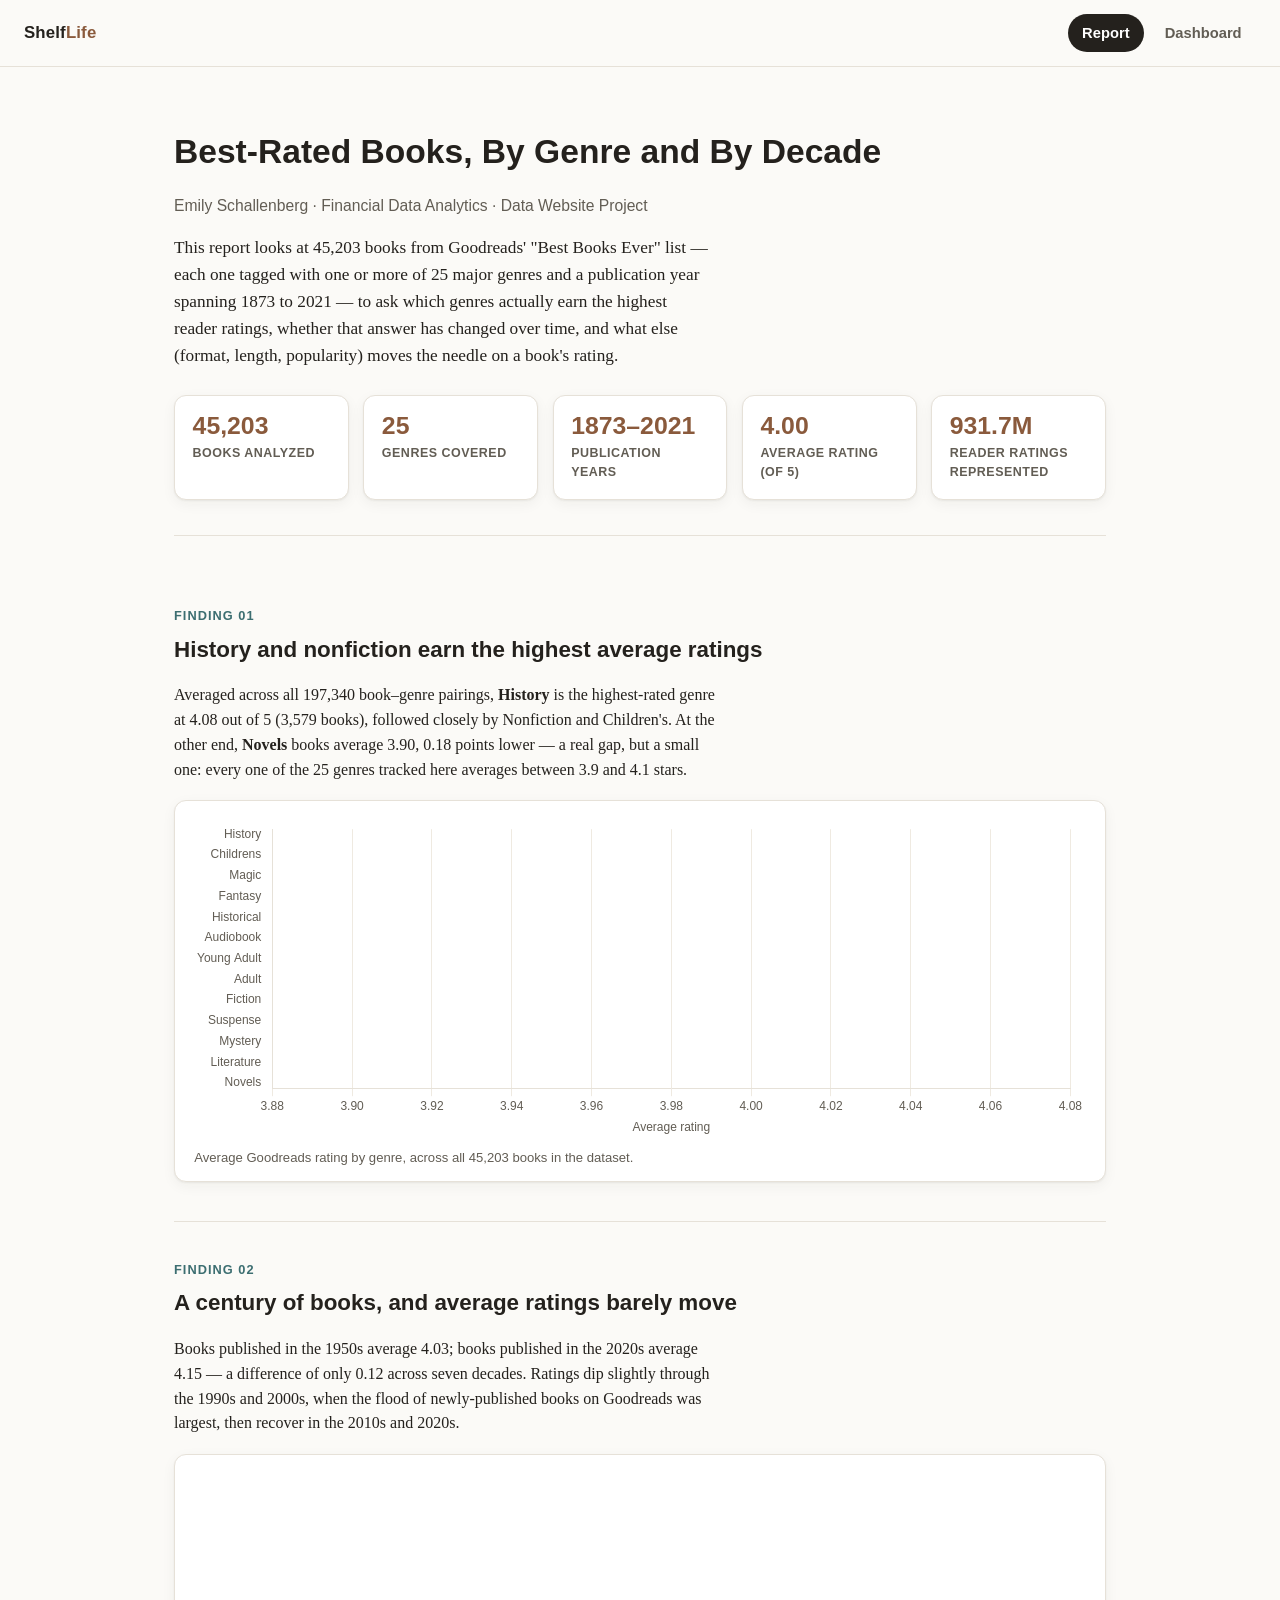
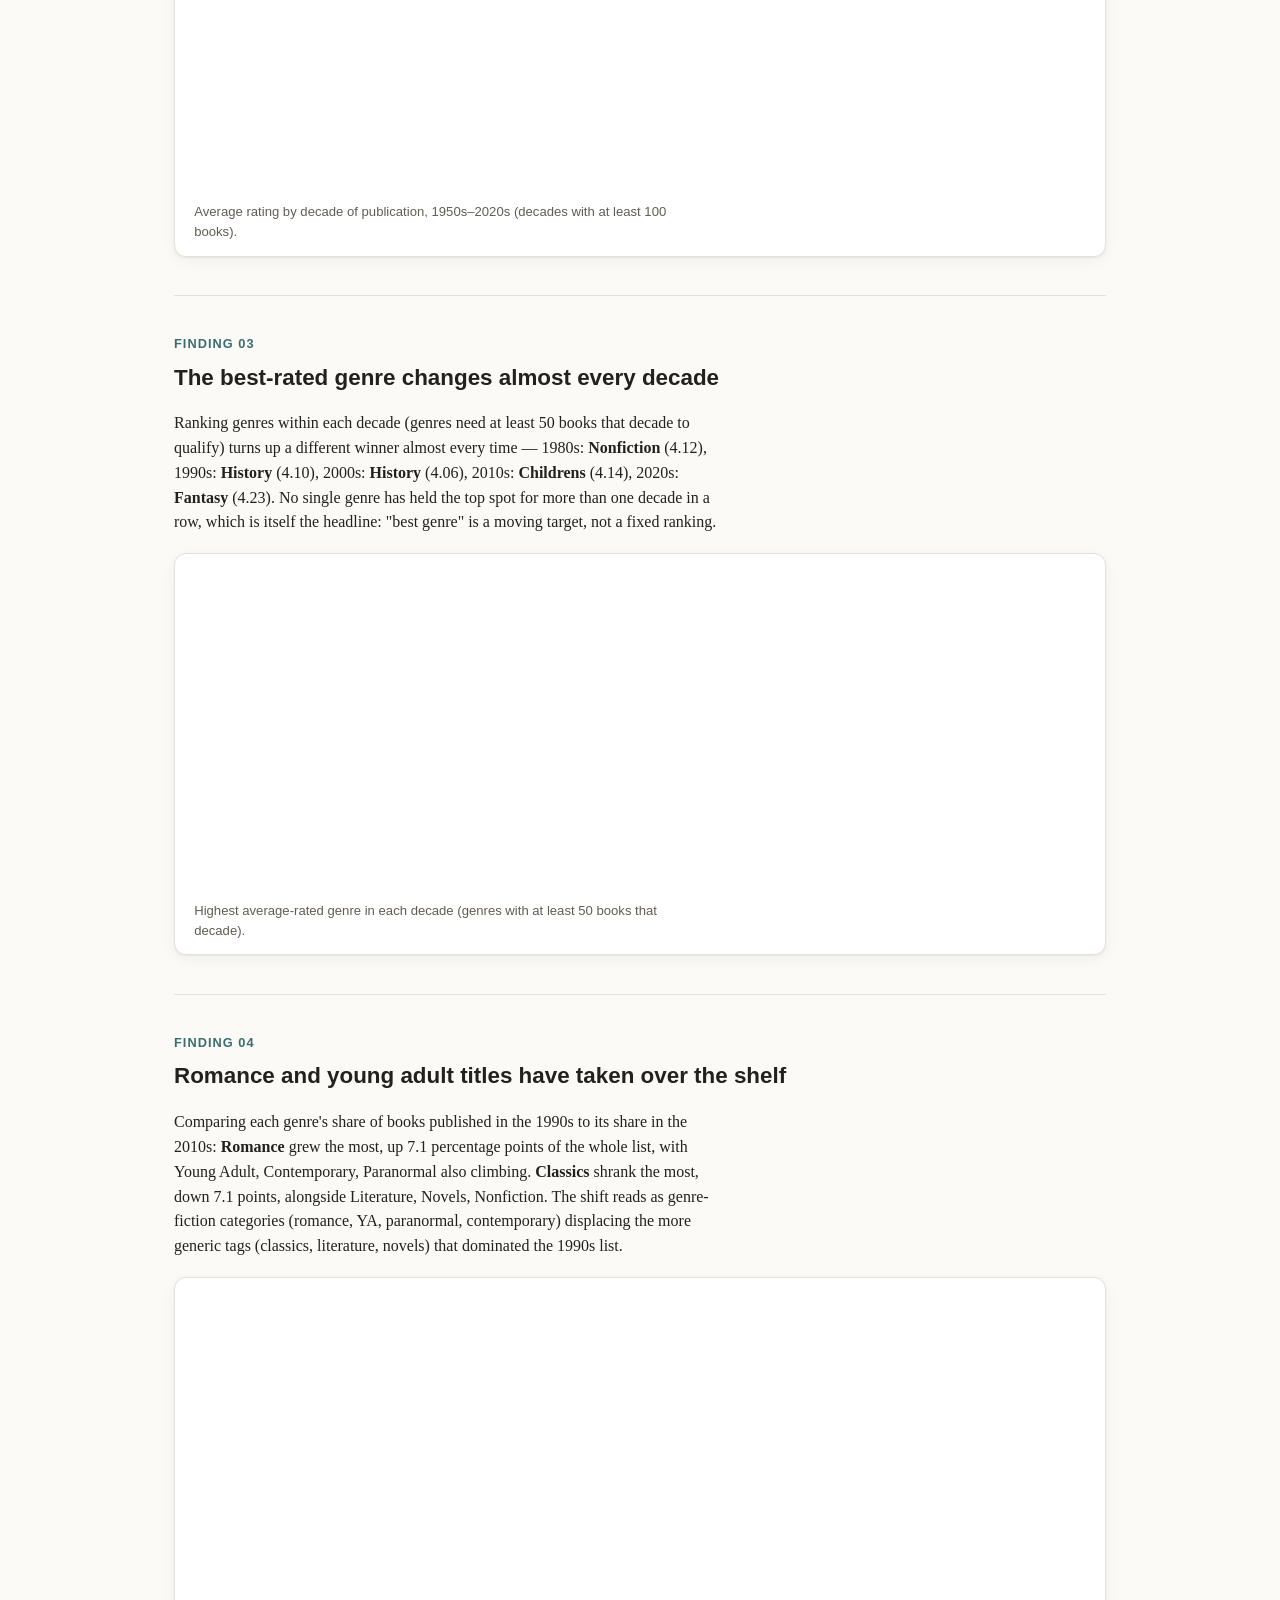
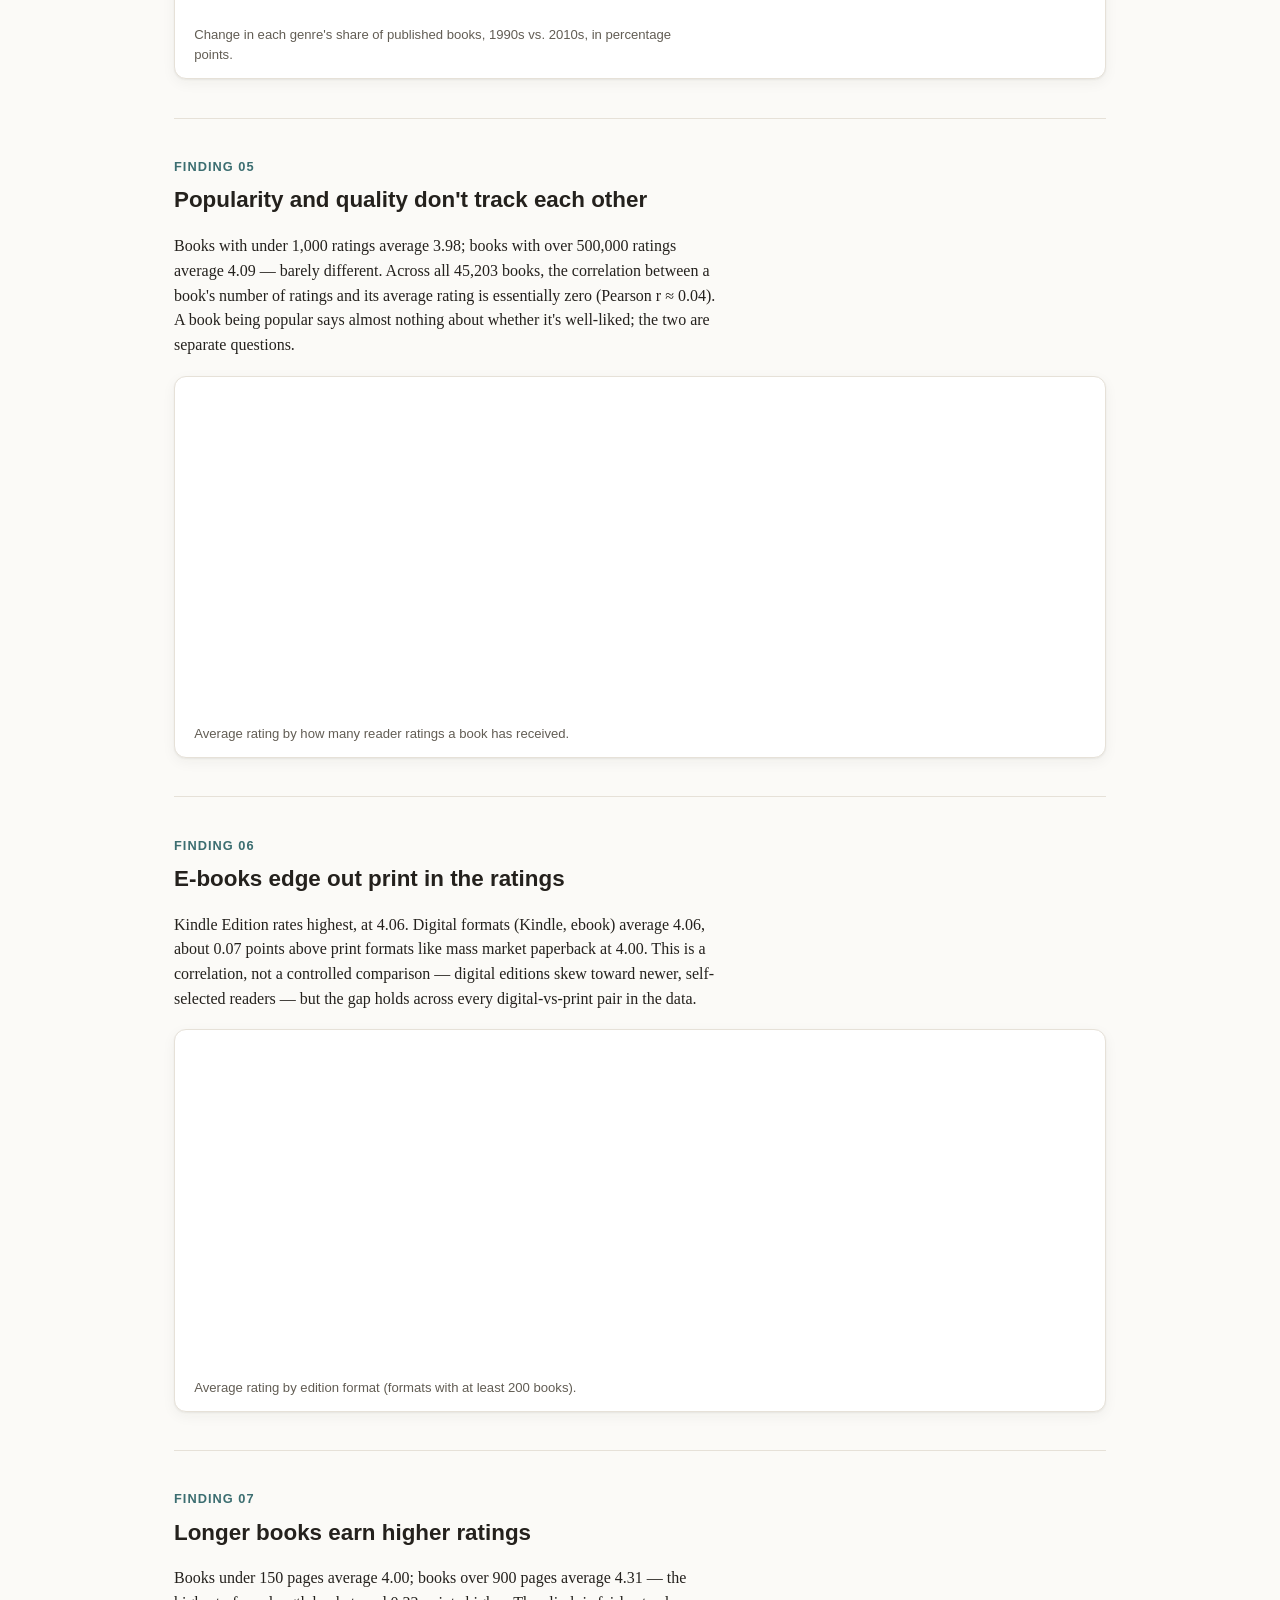
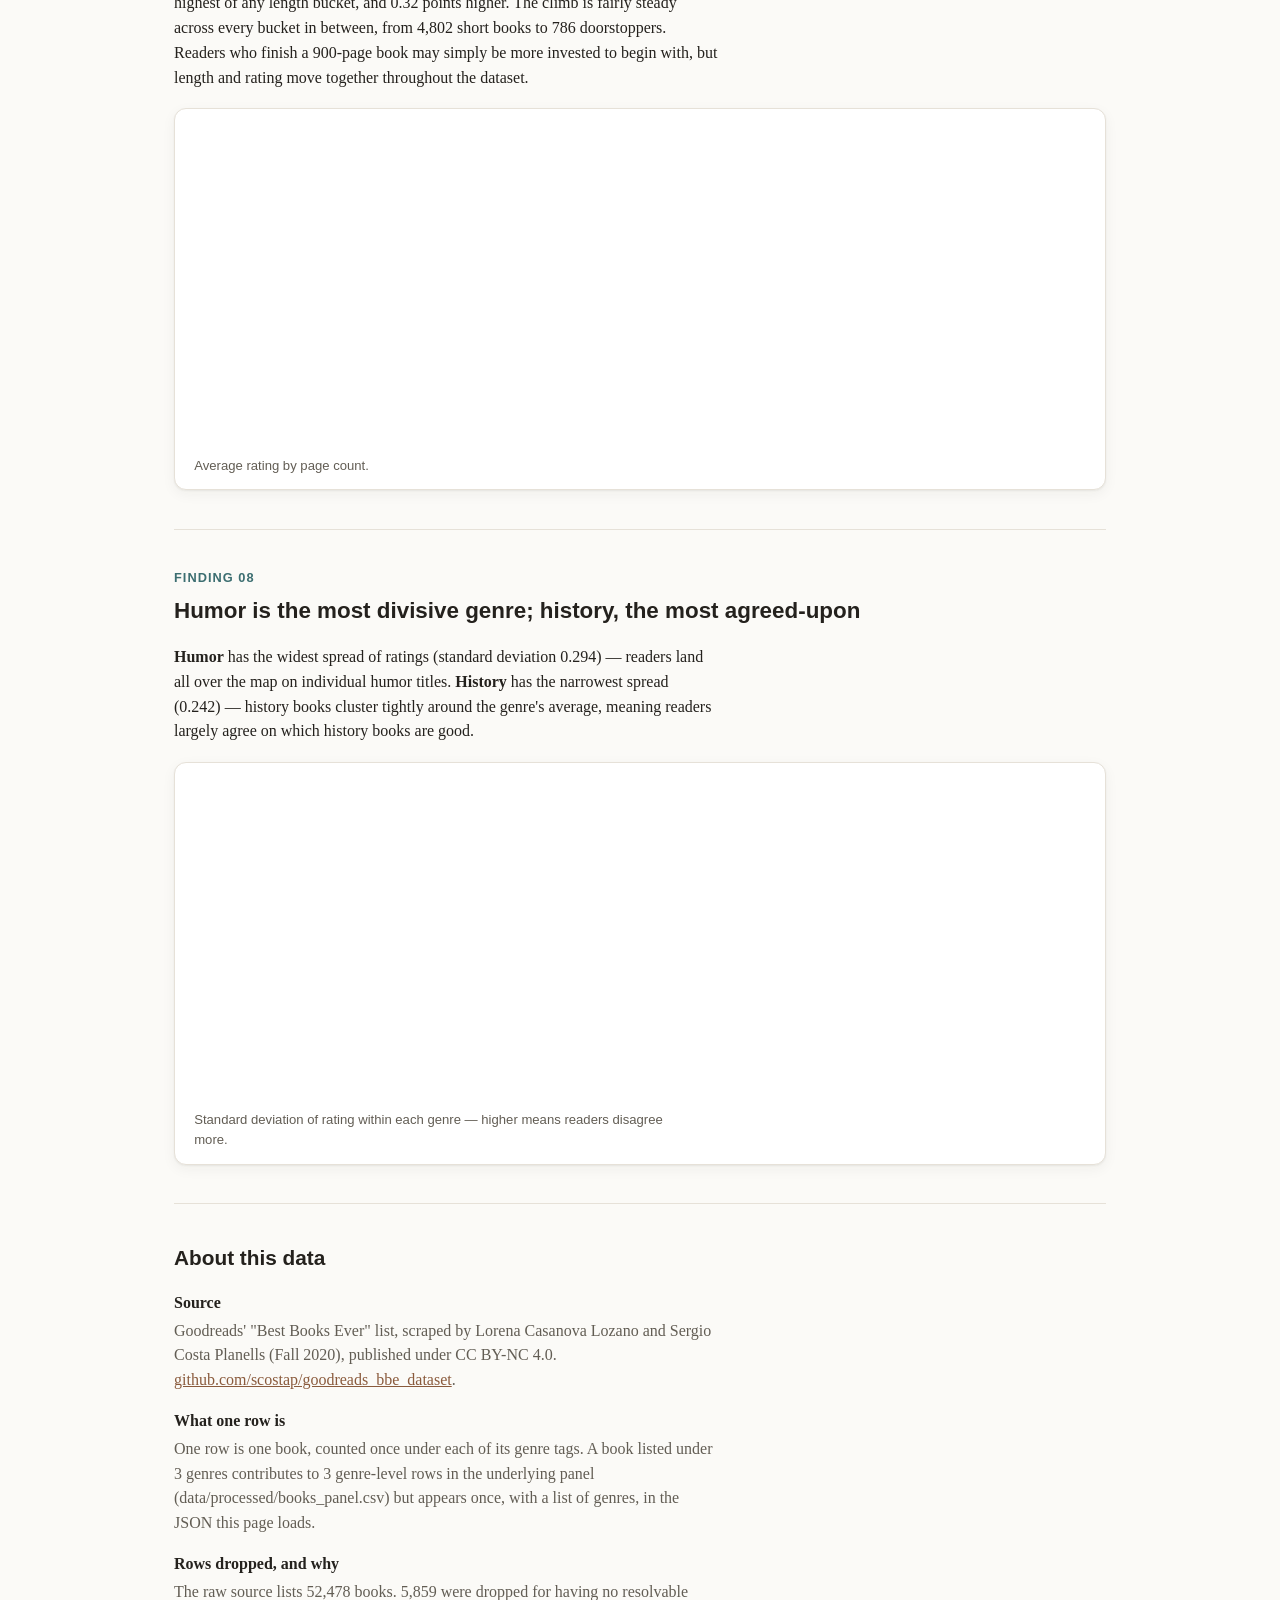
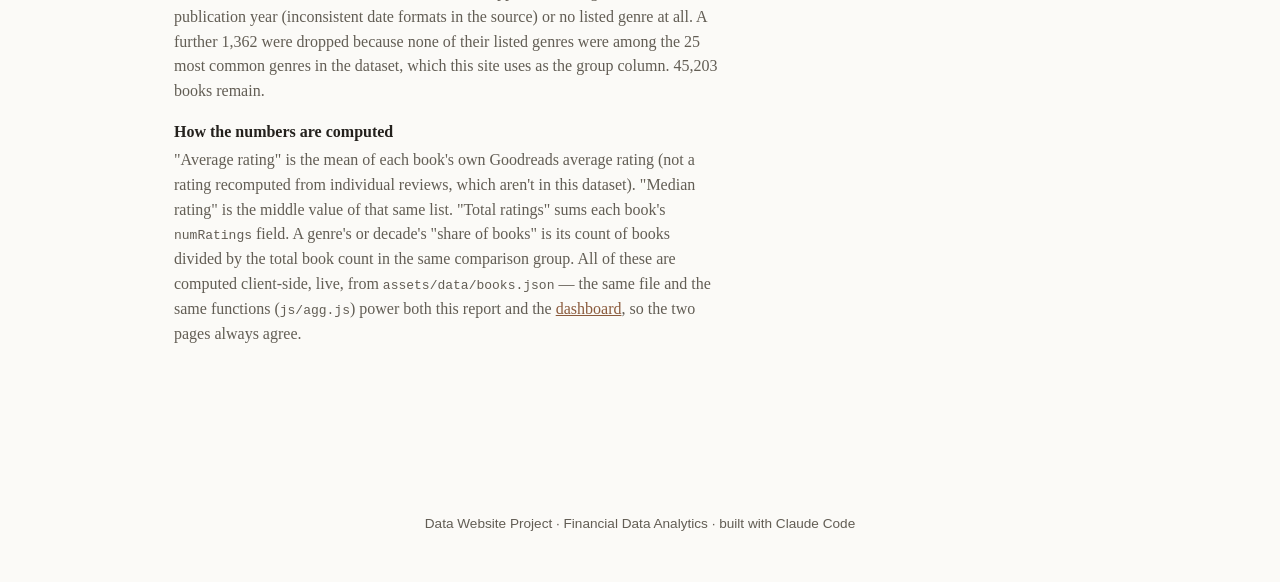
==== index.html @ c22af52b "Add the report page (index.html) 8 findings on genre/rating/time, each with a live-computed headline" ====
<!DOCTYPE html>
<html lang="en">
<head>
<meta charset="UTF-8" />
<meta name="viewport" content="width=device-width, initial-scale=1.0" />
<title>Best-Rated Books, By Genre and By Decade</title>
<link rel="stylesheet" href="css/style.css" />
</head>
<body>

<nav class="site-nav">
  <a class="brand" href="index.html">Shelf<span>Life</span></a>
  <div class="links">
    <a href="index.html" class="active">Report</a>
    <a href="dashboard.html">Dashboard</a>
  </div>
</nav>

<main>
  <header class="hero">
    <h1>Best-Rated Books, By Genre and By Decade</h1>
    <p class="byline">Emily Schallenberg &middot; Financial Data Analytics &middot; Data Website Project</p>
    <p class="summary">
      This report looks at 45,203 books from Goodreads' "Best Books Ever" list &mdash;
      each one tagged with one or more of 25 major genres and a publication year
      spanning 1873 to 2021 &mdash; to ask which genres actually earn the highest
      reader ratings, whether that answer has changed over time, and what else
      (format, length, popularity) moves the needle on a book's rating.
    </p>
    <div class="stat-grid" id="headline-stats">
      <div class="stat-tile"><div class="stat-value">&hellip;</div><div class="stat-label">Loading</div></div>
    </div>
  </header>

  <section class="finding" id="finding-1">
    <div class="finding-index">Finding 01</div>
    <h2>History and nonfiction earn the highest average ratings</h2>
    <p id="finding-1-text">Loading&hellip;</p>
    <div class="chart-card">
      <div class="chart-wrap"><canvas id="chart-1"></canvas></div>
      <p class="chart-caption">Average Goodreads rating by genre, across all 45,203 books in the dataset.</p>
    </div>
  </section>

  <section class="finding" id="finding-2">
    <div class="finding-index">Finding 02</div>
    <h2>A century of books, and average ratings barely move</h2>
    <p id="finding-2-text">Loading&hellip;</p>
    <div class="chart-card">
      <div class="chart-wrap"><canvas id="chart-2"></canvas></div>
      <p class="chart-caption">Average rating by decade of publication, 1950s&ndash;2020s (decades with at least 100 books).</p>
    </div>
  </section>

  <section class="finding" id="finding-3">
    <div class="finding-index">Finding 03</div>
    <h2>The best-rated genre changes almost every decade</h2>
    <p id="finding-3-text">Loading&hellip;</p>
    <div class="chart-card">
      <div class="chart-wrap"><canvas id="chart-3"></canvas></div>
      <p class="chart-caption">Highest average-rated genre in each decade (genres with at least 50 books that decade).</p>
    </div>
  </section>

  <section class="finding" id="finding-4">
    <div class="finding-index">Finding 04</div>
    <h2>Romance and young adult titles have taken over the shelf</h2>
    <p id="finding-4-text">Loading&hellip;</p>
    <div class="chart-card">
      <div class="chart-wrap"><canvas id="chart-4"></canvas></div>
      <p class="chart-caption">Change in each genre's share of published books, 1990s vs. 2010s, in percentage points.</p>
    </div>
  </section>

  <section class="finding" id="finding-5">
    <div class="finding-index">Finding 05</div>
    <h2>Popularity and quality don't track each other</h2>
    <p id="finding-5-text">Loading&hellip;</p>
    <div class="chart-card">
      <div class="chart-wrap"><canvas id="chart-5"></canvas></div>
      <p class="chart-caption">Average rating by how many reader ratings a book has received.</p>
    </div>
  </section>

  <section class="finding" id="finding-6">
    <div class="finding-index">Finding 06</div>
    <h2>E-books edge out print in the ratings</h2>
    <p id="finding-6-text">Loading&hellip;</p>
    <div class="chart-card">
      <div class="chart-wrap"><canvas id="chart-6"></canvas></div>
      <p class="chart-caption">Average rating by edition format (formats with at least 200 books).</p>
    </div>
  </section>

  <section class="finding" id="finding-7">
    <div class="finding-index">Finding 07</div>
    <h2>Longer books earn higher ratings</h2>
    <p id="finding-7-text">Loading&hellip;</p>
    <div class="chart-card">
      <div class="chart-wrap"><canvas id="chart-7"></canvas></div>
      <p class="chart-caption">Average rating by page count.</p>
    </div>
  </section>

  <section class="finding" id="finding-8">
    <div class="finding-index">Finding 08</div>
    <h2>Humor is the most divisive genre; history, the most agreed-upon</h2>
    <p id="finding-8-text">Loading&hellip;</p>
    <div class="chart-card">
      <div class="chart-wrap"><canvas id="chart-8"></canvas></div>
      <p class="chart-caption">Standard deviation of rating within each genre &mdash; higher means readers disagree more.</p>
    </div>
  </section>

  <section class="finding closing" id="about-data">
    <h2>About this data</h2>
    <dl>
      <dt>Source</dt>
      <dd>
        Goodreads' "Best Books Ever" list, scraped by Lorena Casanova Lozano and Sergio
        Costa Planells (Fall 2020), published under CC BY-NC 4.0.
        <a href="https://github.com/scostap/goodreads_bbe_dataset" target="_blank" rel="noopener">github.com/scostap/goodreads_bbe_dataset</a>.
      </dd>
      <dt>What one row is</dt>
      <dd id="about-row">Loading&hellip;</dd>
      <dt>Rows dropped, and why</dt>
      <dd id="about-dropped">Loading&hellip;</dd>
      <dt>How the numbers are computed</dt>
      <dd>
        "Average rating" is the mean of each book's own Goodreads average rating
        (not a rating recomputed from individual reviews, which aren't in this
        dataset). "Median rating" is the middle value of that same list. "Total
        ratings" sums each book's <code>numRatings</code> field. A genre's or
        decade's "share of books" is its count of books divided by the total
        book count in the same comparison group. All of these are computed
        client-side, live, from <code>assets/data/books.json</code> &mdash; the
        same file and the same functions (<code>js/agg.js</code>) power both
        this report and the <a href="dashboard.html">dashboard</a>, so the two
        pages always agree.
      </dd>
    </dl>
  </section>
</main>

<footer class="site-footer">Data Website Project &middot; Financial Data Analytics &middot; built with Claude Code</footer>

<script src="js/vendor/chart.umd.js"></script>
<script src="js/data.js"></script>
<script src="js/agg.js"></script>
<script src="js/charts.js"></script>
<script src="js/report.js"></script>
</body>
</html>
---- css/style.css ----
:root {
  --bg: #fbfaf7;
  --panel: #ffffff;
  --ink: #24211d;
  --ink-soft: #625d54;
  --line: #e6e1d8;
  --accent: #8a5a3c;
  --accent-soft: #f1e4d8;
  --accent-2: #3c6e71;
  --shadow: 0 1px 2px rgba(36, 33, 29, 0.06), 0 4px 14px rgba(36, 33, 29, 0.05);
  --radius: 12px;
  --chart-1: #8a5a3c;
  --chart-2: #3c6e71;
  --chart-3: #c98a3e;
  --chart-4: #6b5b95;
  --chart-5: #a3423c;
}

* { box-sizing: border-box; }

html { scroll-behavior: smooth; }

body {
  margin: 0;
  font-family: "Iowan Old Style", "Palatino Linotype", Georgia, "Times New Roman", serif;
  background: var(--bg);
  color: var(--ink);
  line-height: 1.55;
}

h1, h2, h3, .stat-label, nav, button, select, input, .badge {
  font-family: -apple-system, BlinkMacSystemFont, "Segoe UI", Roboto, Helvetica, Arial, sans-serif;
}

a { color: var(--accent); }

.site-nav {
  position: sticky;
  top: 0;
  z-index: 20;
  display: flex;
  align-items: center;
  justify-content: space-between;
  gap: 1rem;
  padding: 0.9rem 1.5rem;
  background: rgba(251, 250, 247, 0.92);
  backdrop-filter: blur(6px);
  border-bottom: 1px solid var(--line);
}

.site-nav .brand {
  font-weight: 700;
  letter-spacing: 0.01em;
  color: var(--ink);
  text-decoration: none;
  font-size: 1.05rem;
}

.site-nav .brand span { color: var(--accent); }

.site-nav .links { display: flex; gap: 0.4rem; }

.site-nav .links a {
  text-decoration: none;
  color: var(--ink-soft);
  padding: 0.45rem 0.9rem;
  border-radius: 999px;
  font-size: 0.92rem;
  font-weight: 600;
}

.site-nav .links a:hover { background: var(--accent-soft); color: var(--accent); }
.site-nav .links a.active { background: var(--ink); color: #fff; }

main { max-width: 980px; margin: 0 auto; padding: 2.2rem 1.5rem 5rem; }

header.hero { padding: 1.5rem 0 2.2rem; border-bottom: 1px solid var(--line); margin-bottom: 2rem; }
header.hero h1 { font-size: 2.1rem; margin: 0 0 0.3rem; }
header.hero .byline { font-size: 0.98rem; color: var(--ink-soft); margin-bottom: 1rem; font-family: -apple-system, BlinkMacSystemFont, "Segoe UI", Roboto, sans-serif; }
header.hero p.summary { font-size: 1.08rem; max-width: 62ch; }

.stat-grid {
  display: grid;
  grid-template-columns: repeat(auto-fit, minmax(170px, 1fr));
  gap: 0.9rem;
  margin: 1.6rem 0 0;
}

.stat-tile {
  background: var(--panel);
  border: 1px solid var(--line);
  border-radius: var(--radius);
  padding: 1rem 1.1rem;
  box-shadow: var(--shadow);
}

.stat-tile .stat-value {
  font-family: -apple-system, BlinkMacSystemFont, "Segoe UI", Roboto, sans-serif;
  font-size: 1.55rem;
  font-weight: 800;
  color: var(--accent);
  line-height: 1.1;
}

.stat-label {
  font-size: 0.78rem;
  text-transform: uppercase;
  letter-spacing: 0.04em;
  color: var(--ink-soft);
  margin-top: 0.3rem;
  font-weight: 600;
}

section.finding {
  padding: 2.4rem 0;
  border-bottom: 1px solid var(--line);
}

section.finding:last-of-type { border-bottom: none; }

section.finding .finding-index {
  font-family: -apple-system, BlinkMacSystemFont, "Segoe UI", Roboto, sans-serif;
  font-size: 0.8rem;
  font-weight: 700;
  color: var(--accent-2);
  text-transform: uppercase;
  letter-spacing: 0.08em;
  margin-bottom: 0.4rem;
}

section.finding h2 { font-size: 1.4rem; margin: 0 0 0.7rem; }
section.finding p { max-width: 68ch; }

.chart-card {
  background: var(--panel);
  border: 1px solid var(--line);
  border-radius: var(--radius);
  box-shadow: var(--shadow);
  padding: 1.1rem 1.2rem 0.8rem;
  margin-top: 1.1rem;
}

.chart-card .chart-wrap { position: relative; height: 320px; }
.chart-card .chart-caption { font-size: 0.82rem; color: var(--ink-soft); margin: 0.6rem 0 0; font-family: -apple-system, BlinkMacSystemFont, "Segoe UI", Roboto, sans-serif; }

section.closing { padding-top: 2.4rem; }
section.closing h2 { font-size: 1.3rem; }
section.closing dt { font-weight: 700; margin-top: 1rem; }
section.closing dd { margin: 0.2rem 0 0; color: var(--ink-soft); max-width: 68ch; }

footer.site-footer {
  text-align: center;
  color: var(--ink-soft);
  font-size: 0.85rem;
  padding: 2rem 1rem 3rem;
  font-family: -apple-system, BlinkMacSystemFont, "Segoe UI", Roboto, sans-serif;
}

/* Dashboard */
.dash-layout { display: grid; grid-template-columns: 260px 1fr; gap: 1.6rem; align-items: start; }

.filters-panel {
  background: var(--panel);
  border: 1px solid var(--line);
  border-radius: var(--radius);
  box-shadow: var(--shadow);
  padding: 1.2rem;
  position: sticky;
  top: 5rem;
  font-family: -apple-system, BlinkMacSystemFont, "Segoe UI", Roboto, sans-serif;
}

.filters-panel h2 { font-size: 1rem; margin: 0 0 1rem; }
.filter-group { margin-bottom: 1.1rem; }
.filter-group label { display: block; font-size: 0.8rem; font-weight: 700; color: var(--ink-soft); margin-bottom: 0.35rem; text-transform: uppercase; letter-spacing: 0.03em; }
.filter-group select, .filter-group input[type="number"] {
  width: 100%; padding: 0.45rem 0.5rem; border-radius: 8px; border: 1px solid var(--line); font-size: 0.88rem; background: #fff;
}
.year-range { display: flex; align-items: center; gap: 0.4rem; }
.year-range input { width: 100%; }
.genre-list { max-height: 220px; overflow-y: auto; border: 1px solid var(--line); border-radius: 8px; padding: 0.4rem 0.6rem; background: #fff; }
.genre-list label { display: flex; align-items: center; gap: 0.4rem; font-weight: 500; text-transform: none; font-size: 0.85rem; color: var(--ink); margin: 0.2rem 0; }
.genre-list input { margin: 0; }
.rating-value { font-size: 0.8rem; color: var(--ink-soft); }

#reset-btn, .btn {
  width: 100%; margin-top: 0.4rem; padding: 0.55rem; border-radius: 8px; border: 1px solid var(--ink);
  background: var(--ink); color: #fff; font-weight: 700; font-size: 0.85rem; cursor: pointer;
}
#reset-btn:hover, .btn:hover { opacity: 0.85; }

.dash-main { min-width: 0; }

.dash-summary { display: grid; grid-template-columns: repeat(auto-fit, minmax(160px, 1fr)); gap: 0.8rem; margin-bottom: 1.6rem; }

.chart-panel {
  background: var(--panel); border: 1px solid var(--line); border-radius: var(--radius);
  box-shadow: var(--shadow); padding: 1rem 1.1rem 0.9rem; margin-bottom: 1.4rem;
}
.chart-panel .panel-head { display: flex; flex-wrap: wrap; align-items: center; justify-content: space-between; gap: 0.6rem; margin-bottom: 0.7rem; }
.chart-panel h3 { margin: 0; font-size: 0.98rem; font-family: -apple-system, BlinkMacSystemFont, "Segoe UI", Roboto, sans-serif; }
.panel-controls { display: flex; gap: 0.5rem; flex-wrap: wrap; }
.panel-controls select { padding: 0.35rem 0.5rem; border-radius: 8px; border: 1px solid var(--line); font-size: 0.8rem; font-family: -apple-system, BlinkMacSystemFont, "Segoe UI", Roboto, sans-serif; }
.chart-panel .chart-wrap { position: relative; height: 300px; }

.table-card { background: var(--panel); border: 1px solid var(--line); border-radius: var(--radius); box-shadow: var(--shadow); padding: 1.1rem 1.2rem; margin-bottom: 2rem; font-family: -apple-system, BlinkMacSystemFont, "Segoe UI", Roboto, sans-serif; }
.table-card .table-head { display: flex; justify-content: space-between; align-items: center; flex-wrap: wrap; gap: 0.5rem; margin-bottom: 0.7rem; }
.table-card table { width: 100%; border-collapse: collapse; font-size: 0.85rem; }
.table-card th, .table-card td { text-align: left; padding: 0.5rem 0.6rem; border-bottom: 1px solid var(--line); }
.table-card th { color: var(--ink-soft); font-size: 0.75rem; text-transform: uppercase; letter-spacing: 0.03em; cursor: pointer; user-select: none; }
.table-card th:hover { color: var(--accent); }
.table-card .pager { display: flex; gap: 0.5rem; align-items: center; justify-content: flex-end; margin-top: 0.7rem; font-size: 0.82rem; color: var(--ink-soft); }
.table-card .pager button { padding: 0.3rem 0.7rem; border-radius: 6px; border: 1px solid var(--line); background: #fff; cursor: pointer; }
.table-card .pager button:disabled { opacity: 0.4; cursor: default; }

.loading-note { color: var(--ink-soft); font-size: 0.9rem; font-family: -apple-system, BlinkMacSystemFont, "Segoe UI", Roboto, sans-serif; }

@media (max-width: 820px) {
  .dash-layout { grid-template-columns: 1fr; }
  .filters-panel { position: static; }
}
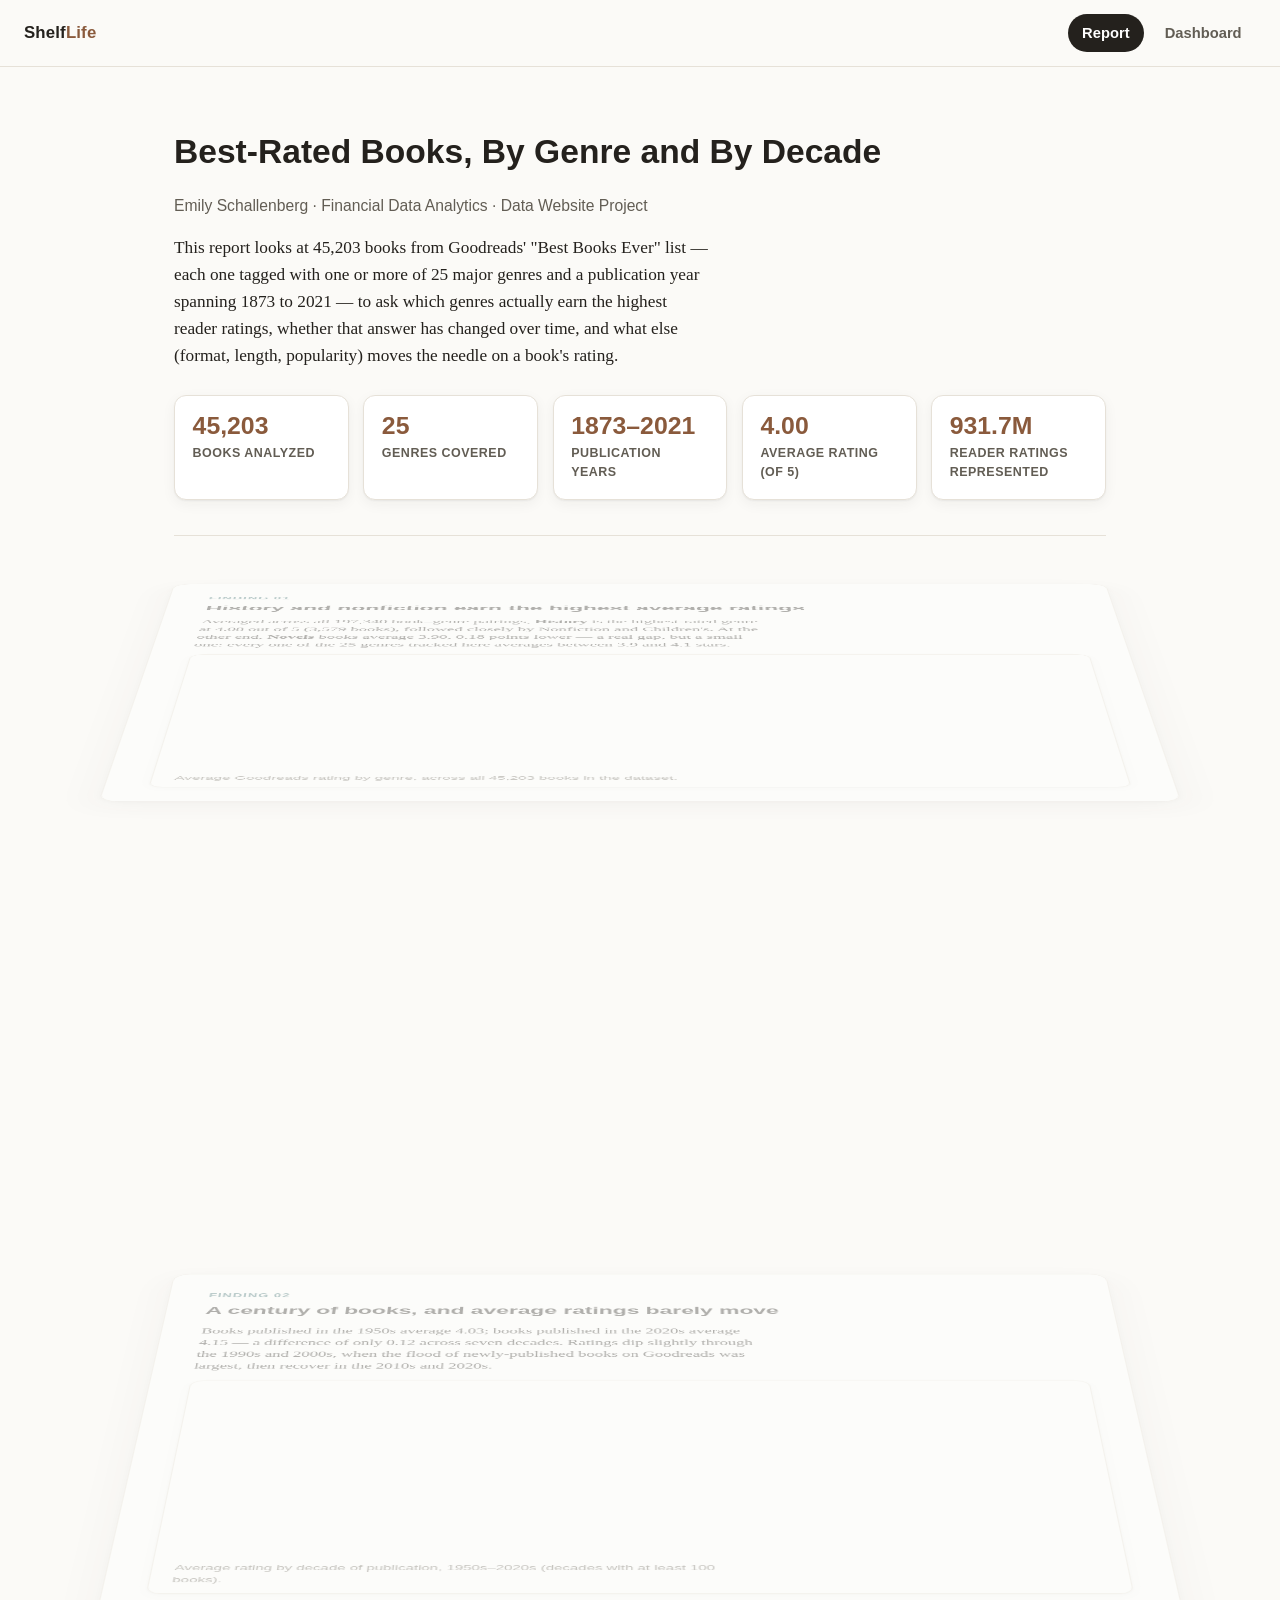
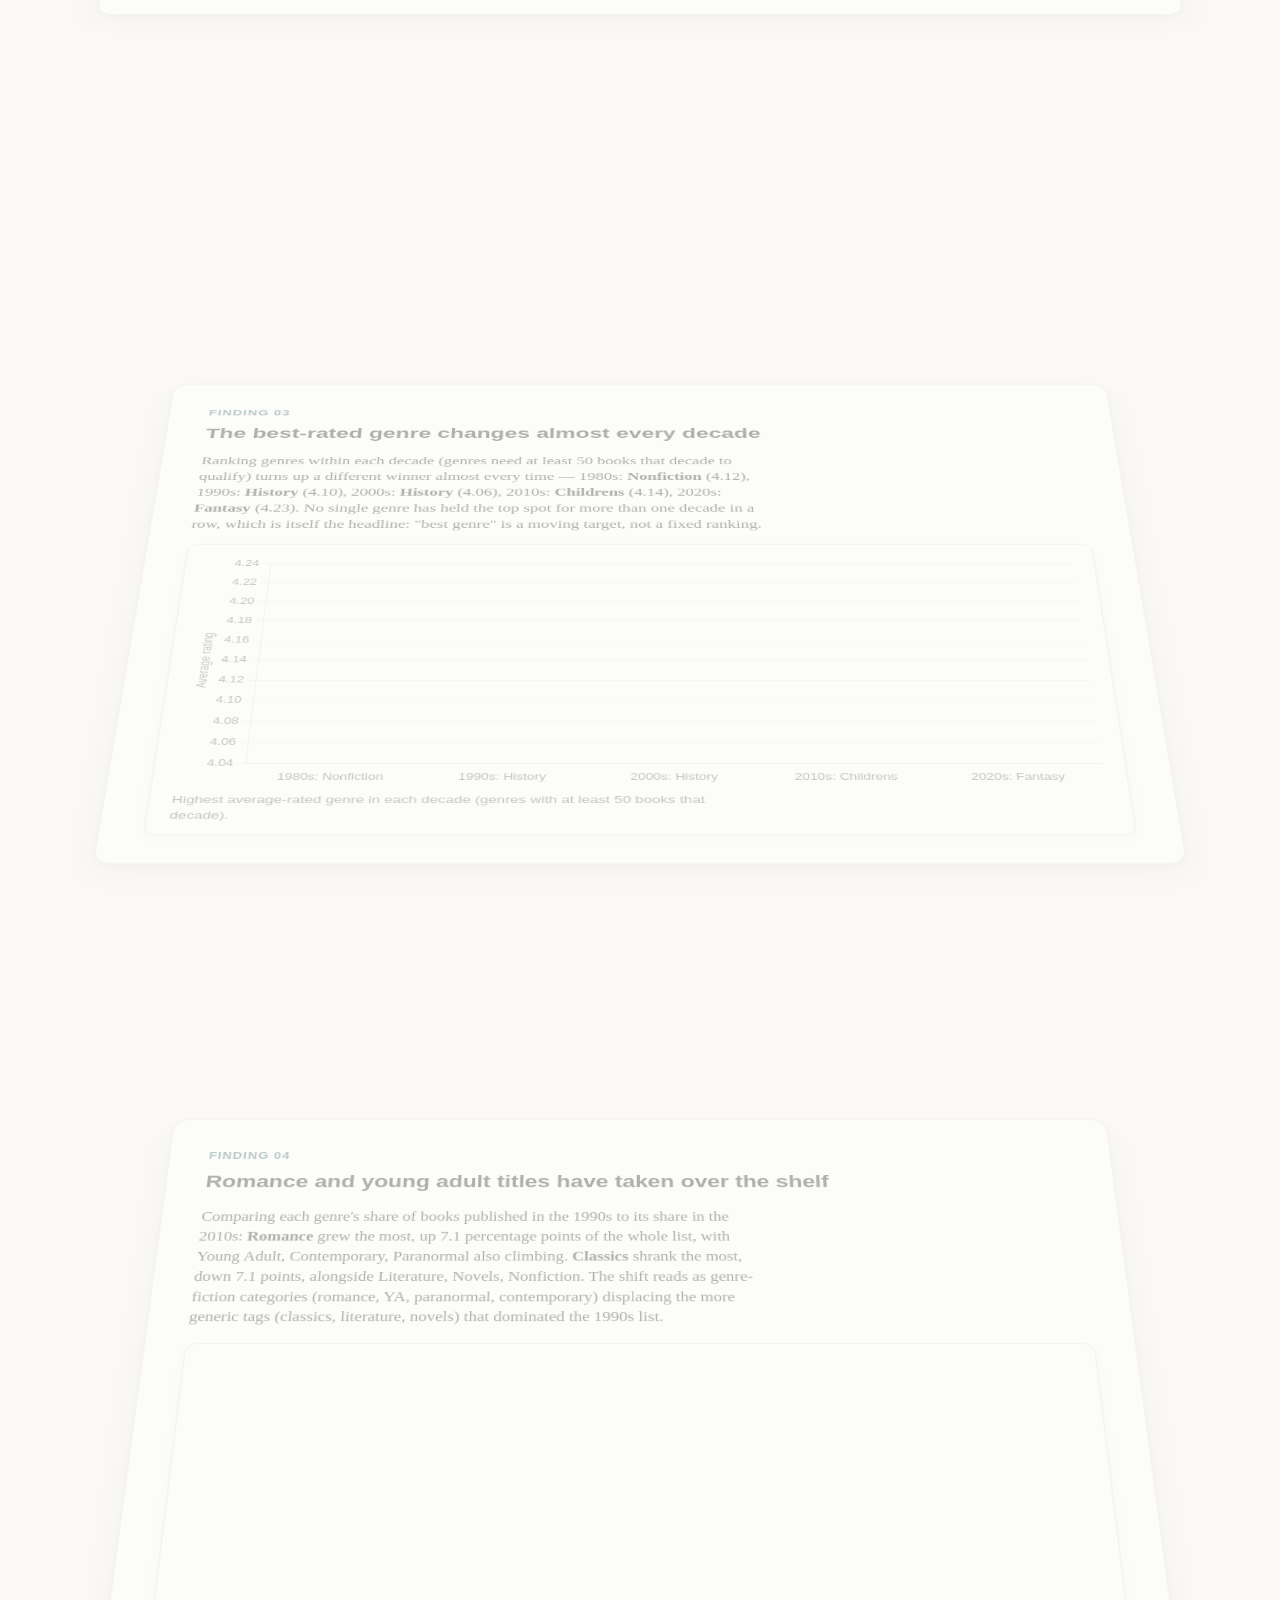
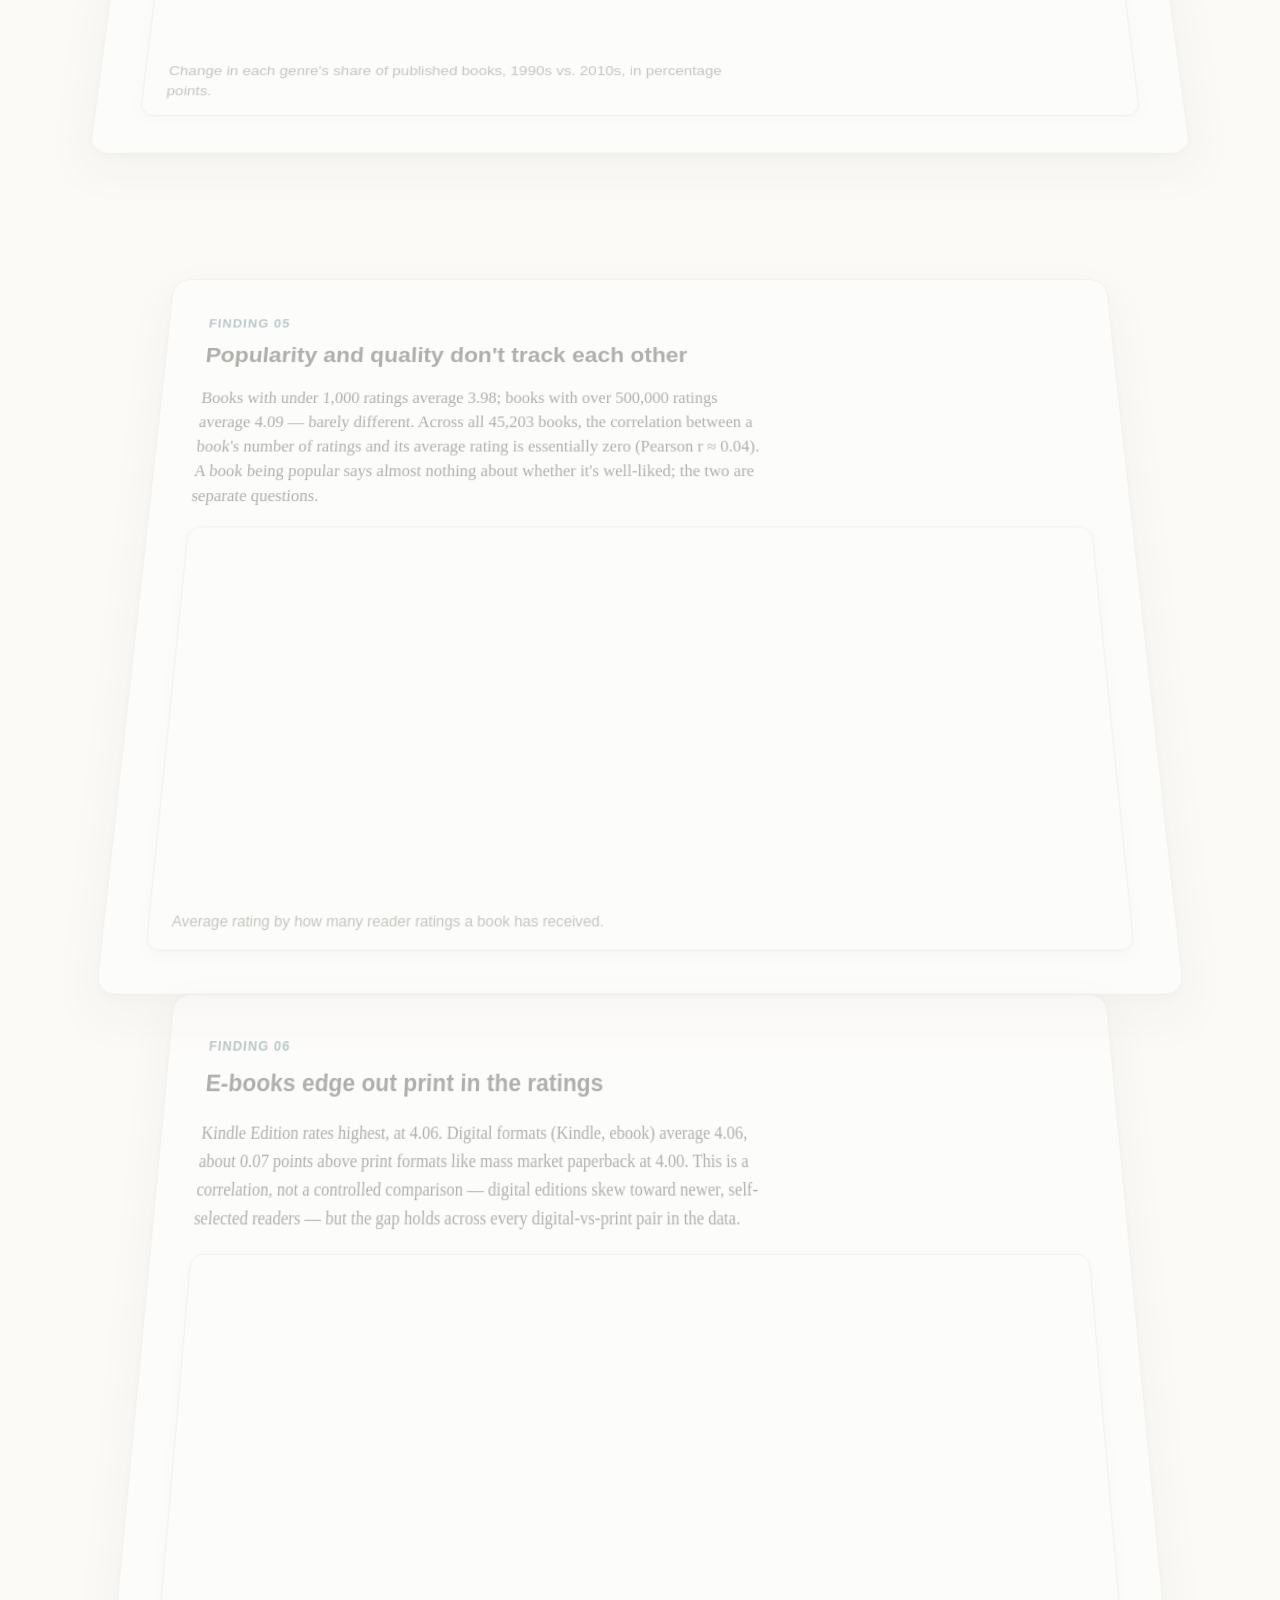
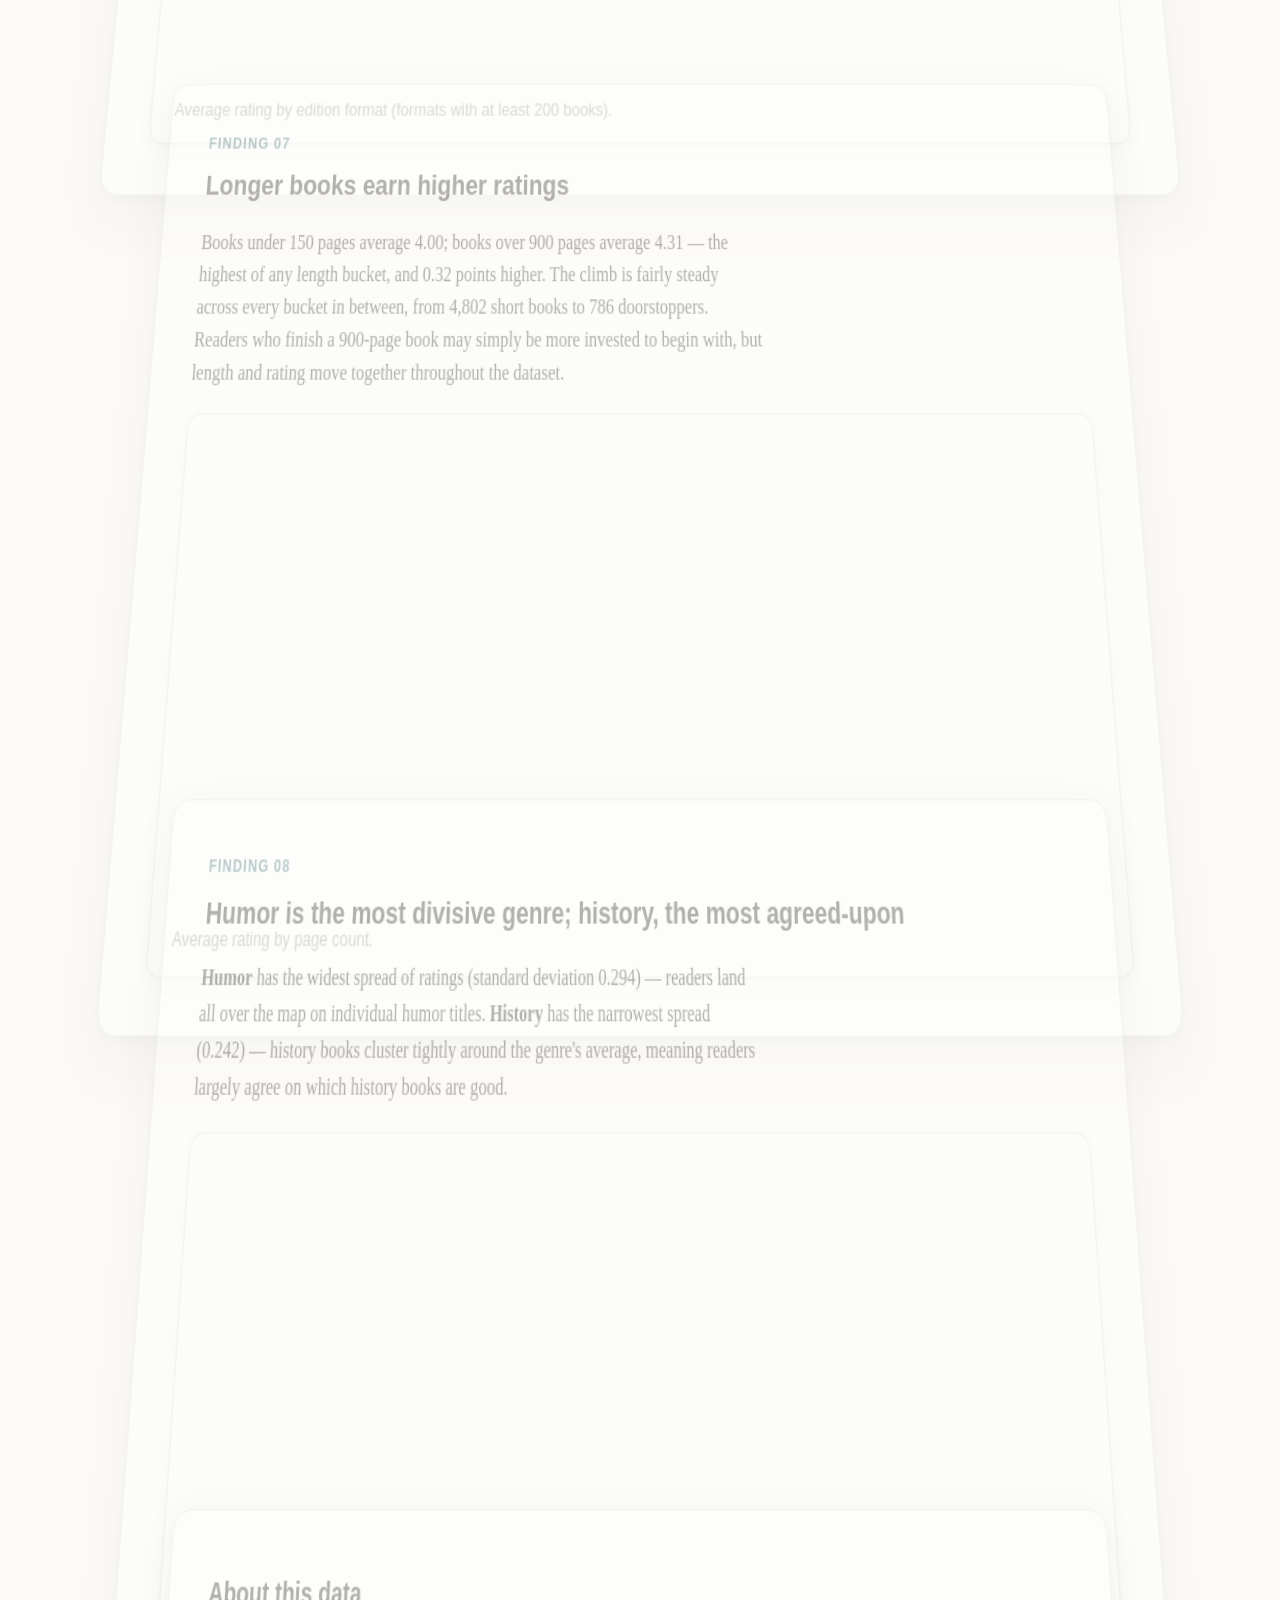
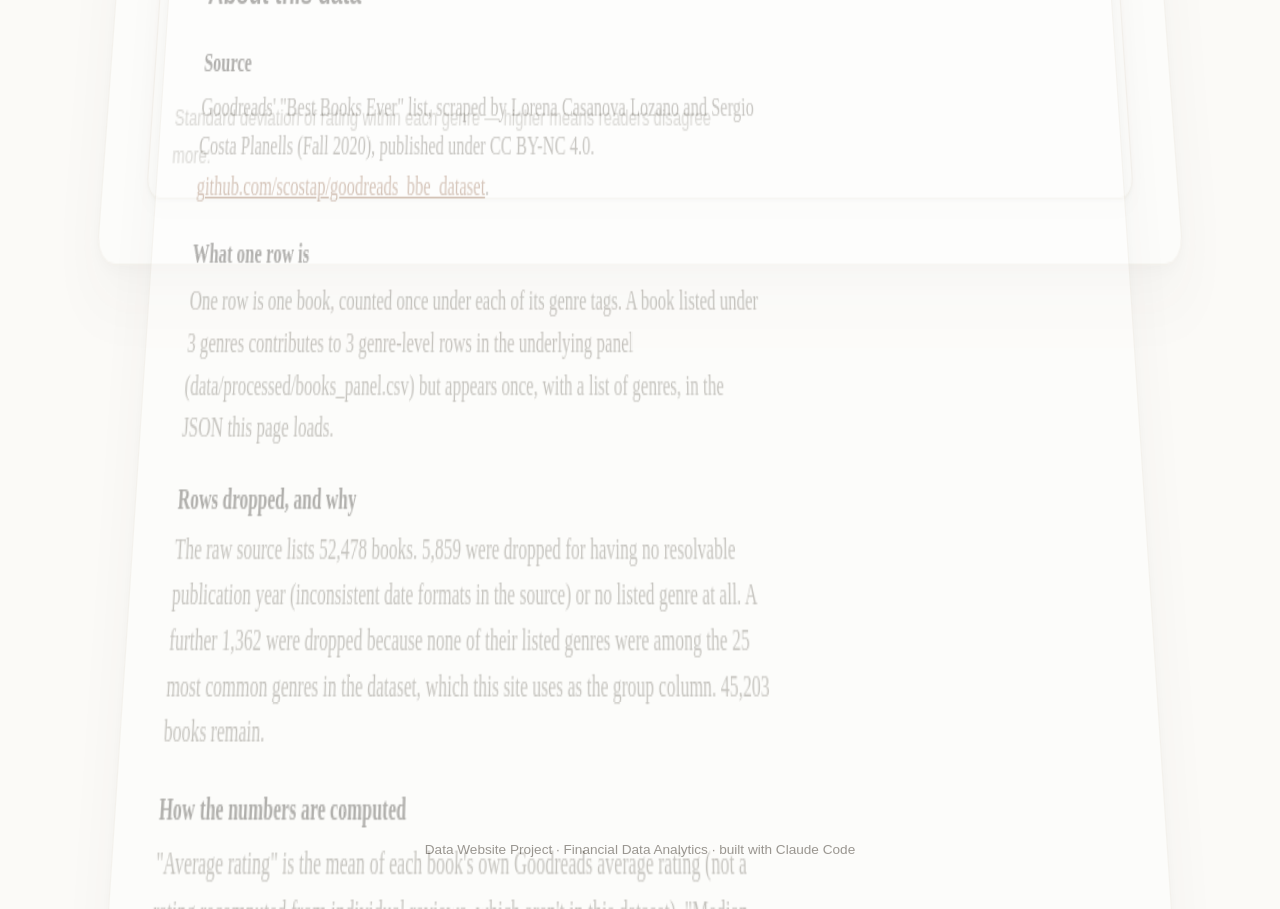
==== commit 4d8dfbf2: "Add scroll-driven page-flip effect to the report page Each finding section is styled as a paper-like" ====
--- a/index.html
+++ b/index.html
@@ -149,5 +149,6 @@
 <script src="js/agg.js"></script>
 <script src="js/charts.js"></script>
 <script src="js/report.js"></script>
+<script src="js/pageflip.js"></script>
 </body>
 </html>
--- a/css/style.css
+++ b/css/style.css
@@ -111,12 +111,25 @@
   font-weight: 600;
 }
 
+main { perspective: 1600px; }
+
 section.finding {
-  padding: 2.4rem 0;
-  border-bottom: 1px solid var(--line);
-}
-
-section.finding:last-of-type { border-bottom: none; }
+  background: var(--panel);
+  border: 1px solid var(--line);
+  border-radius: 16px;
+  box-shadow: 0 14px 34px rgba(36, 33, 29, 0.1), 0 2px 8px rgba(36, 33, 29, 0.06);
+  padding: 2.4rem 2.4rem 2.2rem;
+  margin: 0 0 2.4rem;
+  transform-style: preserve-3d;
+  transform-origin: top center;
+  will-change: transform, opacity;
+}
+
+section.finding:last-of-type { margin-bottom: 2.4rem; }
+
+@media (prefers-reduced-motion: reduce) {
+  section.finding { transform: none !important; opacity: 1 !important; }
+}
 
 section.finding .finding-index {
   font-family: -apple-system, BlinkMacSystemFont, "Segoe UI", Roboto, sans-serif;
